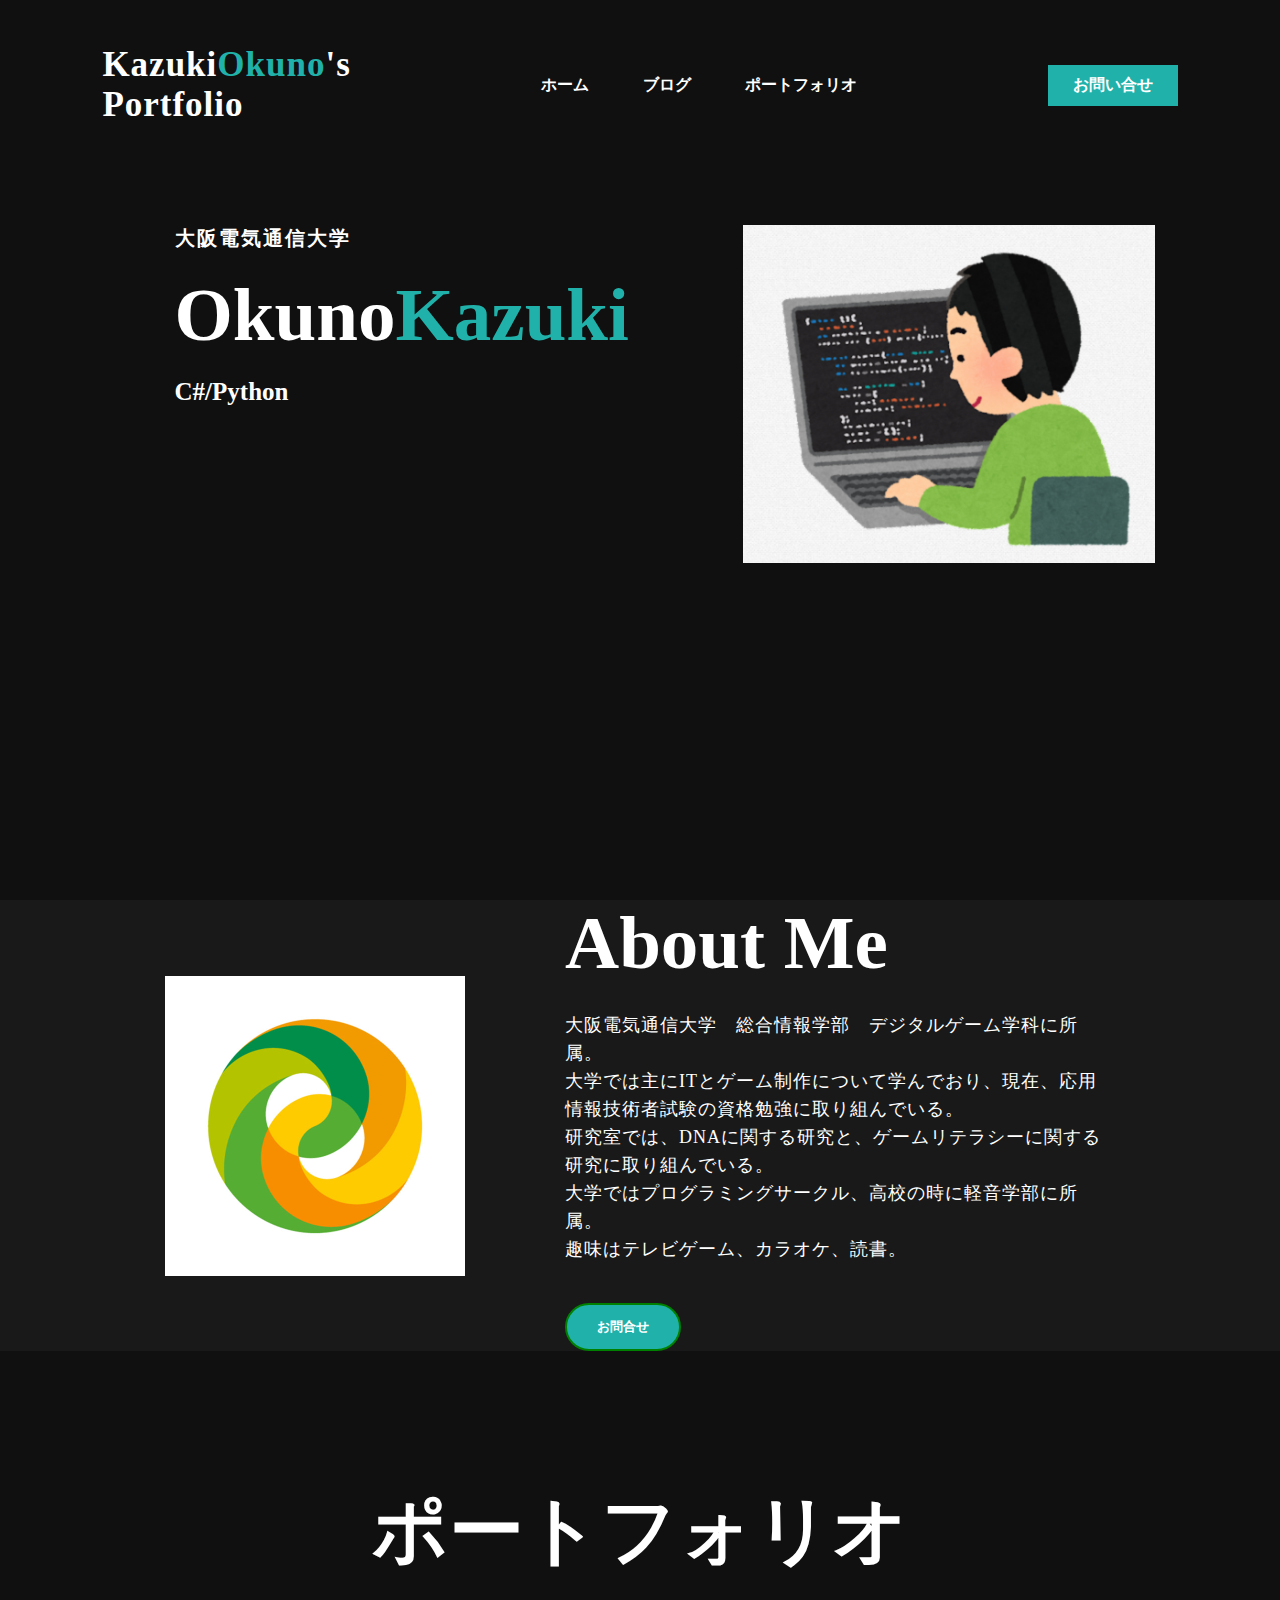
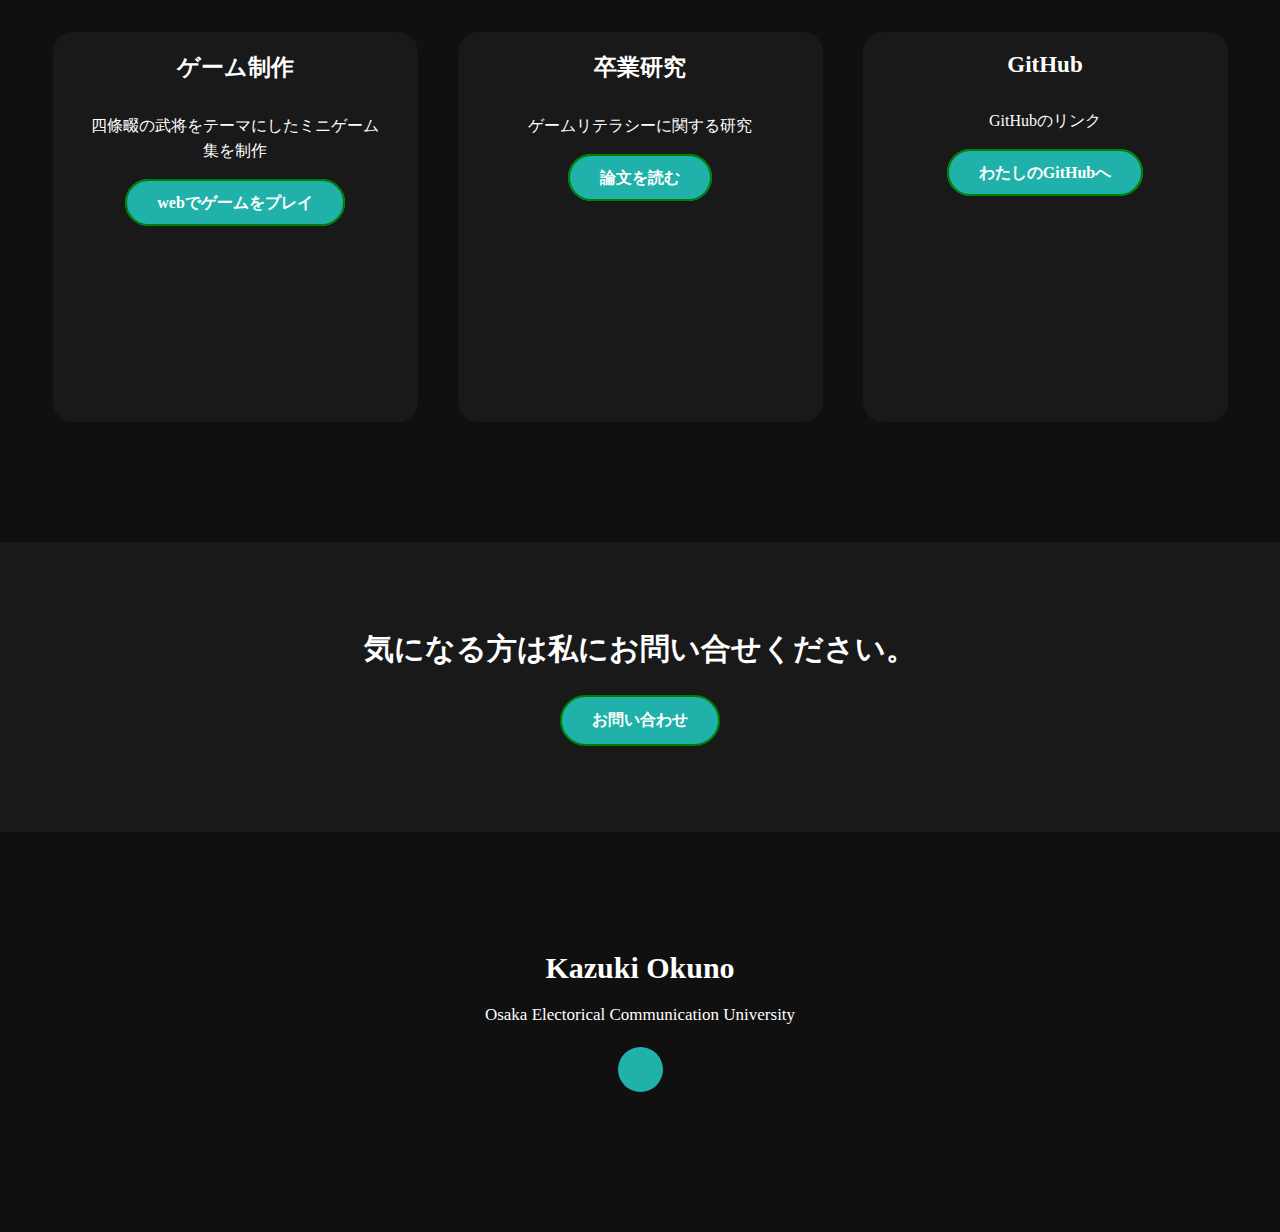
==== portfolio_website/index.html @ 8fe53abc "Add files via upload" ====
<!DOCTYPE html>
<html lang="ja">
<head>
    <meta charset="UTF-8">
    <meta http-equiv="X-UA-Compatible" content="IE=edge">
    <meta name="viewport" content="width=device-width, initial-scale=1.0">
    <link rel = "stylesheet" href = "style.css">
    <link href="https://fonts.googleapis.com/css?family=M+PLUS+Rounded+1c" rel="stylesheet">
    <link rel="stylesheet" href="https://cdnjs.cloudflare.com/ajax/libs/font-awesome/6.1.2/css/all.min.css"
        integrity="sha512-1sCRPdkRXhBV2PBLUdRb4tMg1w2YPf37qatUFeS7zlBy7jJI8Lf4VHwWfZZfpXtYSLy85pkm9GaYVYMfw5BC1A=="
        crossorigin="anonymous" referrerpolicy="no-referrer" />
    <title>個人用ポートフォリオ</title>
</head>
<body>
    <!--Hero section-->
    <div class = "hero">
        <nav>
            <h2 class = "Logo">Kazuki<span>Okuno</span>'s<br>Portfolio</h2>
            <ul>
                <li><a href = "#">ホーム</a></li>
                <li><a href="https://nextjs-blog-4p4m9tqmi-okunoo.vercel.app/">ブログ</a></li>
                <li><a href="index.html#portfolio">ポートフォリオ</a></li>
            </ul>
            <a href = "#" class = "btn">お問い合せ</a>
        </nav>

       <div class = "content">
        <div class="body">
            <div class="portfolioInfo">
                <h4>大阪電気通信大学</h4>
                <h1>Okuno<span>Kazuki</span></h1>
                <h3>C#/Python</h3>
                <div class = "newsletter">
                </div>
            </div>
            <img src = "./img/programmer.png" alt = ""/>
        </div>
       </div>
    </div>

    <!--About me section-->

    <section class ="about">
        <div class = "main">
            <img src = "img/oecu.jpg" alt = ""/>
            <div class = "about-text">
                <h2>About Me</h2>
                <h5></h5>
                <p>
                大阪電気通信大学　総合情報学部　デジタルゲーム学科に所属。<br>
                大学では主にITとゲーム制作について学んでおり、現在、応用情報技術者試験の資格勉強に取り組んでいる。<br>
                研究室では、DNAに関する研究と、ゲームリテラシーに関する研究に取り組んでいる。<br>
                大学ではプログラミングサークル、高校の時に軽音学部に所属。<br>
                趣味はテレビゲーム、カラオケ、読書。
                </p>

                <button class = "button">お問合せ</button>
            </div>
        </div>
    </section>

    <!--portfolio section-->
    <div class = "portfolio">
        <div class="title">
            <h2 id = "portfolio"> ポートフォリオ</h2>
        </div>

        <div class="box">
            <div class="card">
                <i class="fa-solid fa-gamepad"></i>
                <h5>ゲーム制作</h5>
                <div class="paragraph">
                    <p>四條畷の武将をテーマにしたミニゲーム集を制作 </p>
                </div>
                <p style = "text-align: center">
                    <a href = "https://unityroom.com/games/masatura_minigame_complated" class = "button">webでゲームをプレイ</a>
                </p>
            </div>

            <div class="card">
                <i class="fa-solid fa-book"></i>
                <h5>卒業研究</h5>
                <div class="paragraph">
                    <p>ゲームリテラシーに関する研究 </p>
                </div>
                <p style="text-align: center">
                    <a href="#" class="button">論文を読む</a>
                </p>
            </div>

            <div class="card">
                <i class="fa-brands fa-github"></i>
                <h5>GitHub</h5>
                <div class="paragraph">
                    <p>GitHubのリンク</p>
                </div>
                <p style="text-align: center">
                    <a href="https://github.com/okunoo" class="button">わたしのGitHubへ</a>
                </p>
            </div>
        </div>
    </div>

    <!--contact section-->
    <div class="contact">
        <p>気になる方は私にお問い合せください。</p>
        <a href="#" class ="contact-button">お問い合わせ</a>
    </div>

    <!--footer section-->

    <footer>
        <p>Kazuki Okuno</p>
        <p>Osaka Electorical Communication University</p>
        <div class="social">
            <a href="https://twitter.com/onati_man"><i class="fab fa-twitter"></i></a>
        </div>
    </footer>
</body>
</html>
---- portfolio_website/style.css ----
* {
    margin: 0;
    padding: 0;
    box-sizing: border-box;
    font-family: M PLUS Rounded 1c;
}

.hero{
    height: 100vh;
    width: 100%;
    background-color: #101010;
}

nav{
    display: flex;
    align-items: center;
    justify-content: space-between;
    padding: 45px 8% 0 8%;
}

.Logo{
    color:white;
    font-size: 35px;
    letter-spacing: 1px;
    cursor: pointer;
}
span{
    color:lightseagreen;
}

nav ul li{
    display: inline-block;
    padding:10px 25px;
    font-weight: bold;
}

nav ul li a{
    color:white;
    text-decoration: none;
    transition:all 0.4s;
}

nav ul li a:hover{
    color:lightseagreen;
}

.btn{
    background-color: lightseagreen;
    color: white;
    padding: 10px 25px;
    text-decoration: none;
    font-weight: bold;
    transition: all 0.4s;
}

.btn:hover{
    transform: scale(1.2);
    border-radius:20px;
}

.content{
    padding-top: 100px;
}

.content .body{
    display:flex;
    justify-content: space-evenly;
    padding-right: 50px;
    padding-left: 100px;
}

.content .body img{
    padding-left: 40px;
    width:40%;

}

h1{
    color:white;
    margin: 20px 0 20px;
    font-size: 75px;
}

h3{
    color:white;
    font-size: 25px;
    margin-bottom:50px;
}

h4{
    color:white;
    letter-spacing: 2px;
    font-size: 20px;
}

.newsletter form{
    width:380px;
    position: relative;
}

.newsletter form input:first-child{
    width :100%;
    padding: 15px 130px 15px 15px;
    outline: none;
    border: 2px solid lightseagreen;
    border-radius: 30px;
}

.newsletter form input:last-child{
    position: absolute;
    border:none;
    top:5px;
    right: 6px;
    padding: 10px 30px;
    background-color: lightseagreen;
    border-radius: 30px;
    color:white;
    cursor:pointer;
    box-shadow: 1px 1px 10px black;
}

.about{
    width: 100%;
    padding: 100px,0;
    background-color: #191919;
}

.about img{
    width: 300px;
}
.about-text{
    width:550px;
}

.main{
    width :1050px;
    display: flex;
    margin: 0 auto;
    align-items: center;
    justify-content: space-around;
}

.about-text h2{
    color:white;
    font-size: 75px;
    margin-bottom: 20px;
}

.about-text h5{
    color:white;
    letter-spacing: 1px;
    font-size: 22px;
    margin-bottom: 25px;
}

.about-text p {
    color:white;
    letter-spacing: 1px;
    line-height: 28px;
    margin-bottom: 40px;
    font-size: 18px;
}

.button{
    background-color: lightseagreen;
    padding: 13px 30px;
    color:white;
    font-weight: bold;
    border-radius: 30px;
    border: 2px solid green;
    transition: all 0.3s;
}


.button:hover{
    background-color: transparent;
    cursor: pointer;
}

.portfolio{
    background-color: #101010;
    width: 100%;
    padding: 100px 0;
}

.title h2{
    color:white;
    font-size: 75px;
    margin: 30px auto;
    text-align: center;
}

.box{
    display: flex;
    align-items: center;
    justify-content: center;
    min-height: 400px;
}

.card{
    height: 390px;
    width:365px;
    background-color: #191919;
    padding: 20px 35px;
    margin: 20px;
    border-radius: 20px;
    overflow: hidden;
    text-align: center;
}

.card i{
    color: lightseagreen;
    font-size: 50px;
    margin: 25px 0;
}

h5{
    color:white;
    font-size: 23px;
    margin-bottom: 30px;
}

.paragraph p {
    color:white;
    font-size: 16px;
    line-height: 25px;
    margin-bottom: 30px;
}

.card .button {
    background-color: lightseagreen;
    text-decoration: none;
    padding: 13px 30px;
    color: white;
    font-weight: bold;
    border-radius: 30px;
    border: 2px solid green;
    transition: all 0.3s;
}


.card .button:hover {
    background-color: transparent;
    cursor: pointer;
}

.contact{
    width: 100%;
    height: 290px;
    display: flex;
    flex-direction: column;
    justify-content: center;
    align-items: center;
    background-color: #191919;
}

.contact p{
    color:white;
    font-size: 30px;
    font-weight: bold;
    margin-bottom: 25px;
}

.contact .contact-button{
        background-color: lightseagreen;
        text-decoration: none;
        padding: 13px 30px;
        color: white;
        font-weight: bold;
        border-radius: 30px;
        border: 2px solid green;
        transition: all 0.3s;
}

.contact .contact-button:hover {
    background-color: transparent;
    cursor: pointer;
}

footer{
    width:100%;
    height: 400px;
    background-color: #101010;
    display: flex;
    flex-direction: column;
    justify-content: center;
    align-items: center;
}

footer p:nth-child(1){
    font-size: 30px;
    color:white;
    margin-bottom: 20px;
    font-weight: bold;
}

footer p:nth-child(2){
    color:white;
    font-size: 17px;
    width:500px;
    text-align: center;
}

.social{
    display: flex;
}

.social a{
    width: 45px;
    height:45px;
    border-radius: 50%;
    background-color: lightseagreen;
    font-size:20px;
    display: flex;
    align-items: center;
    justify-content: center;
    text-decoration: none;
    margin: 22px 10px;
    color:white;
    transition: all 0.3s;
}

.social a:hover {
    transform: scale(1.3);
}


.end{
    color:white;
    margin-top: 100px;
    font-size: 16px;
}
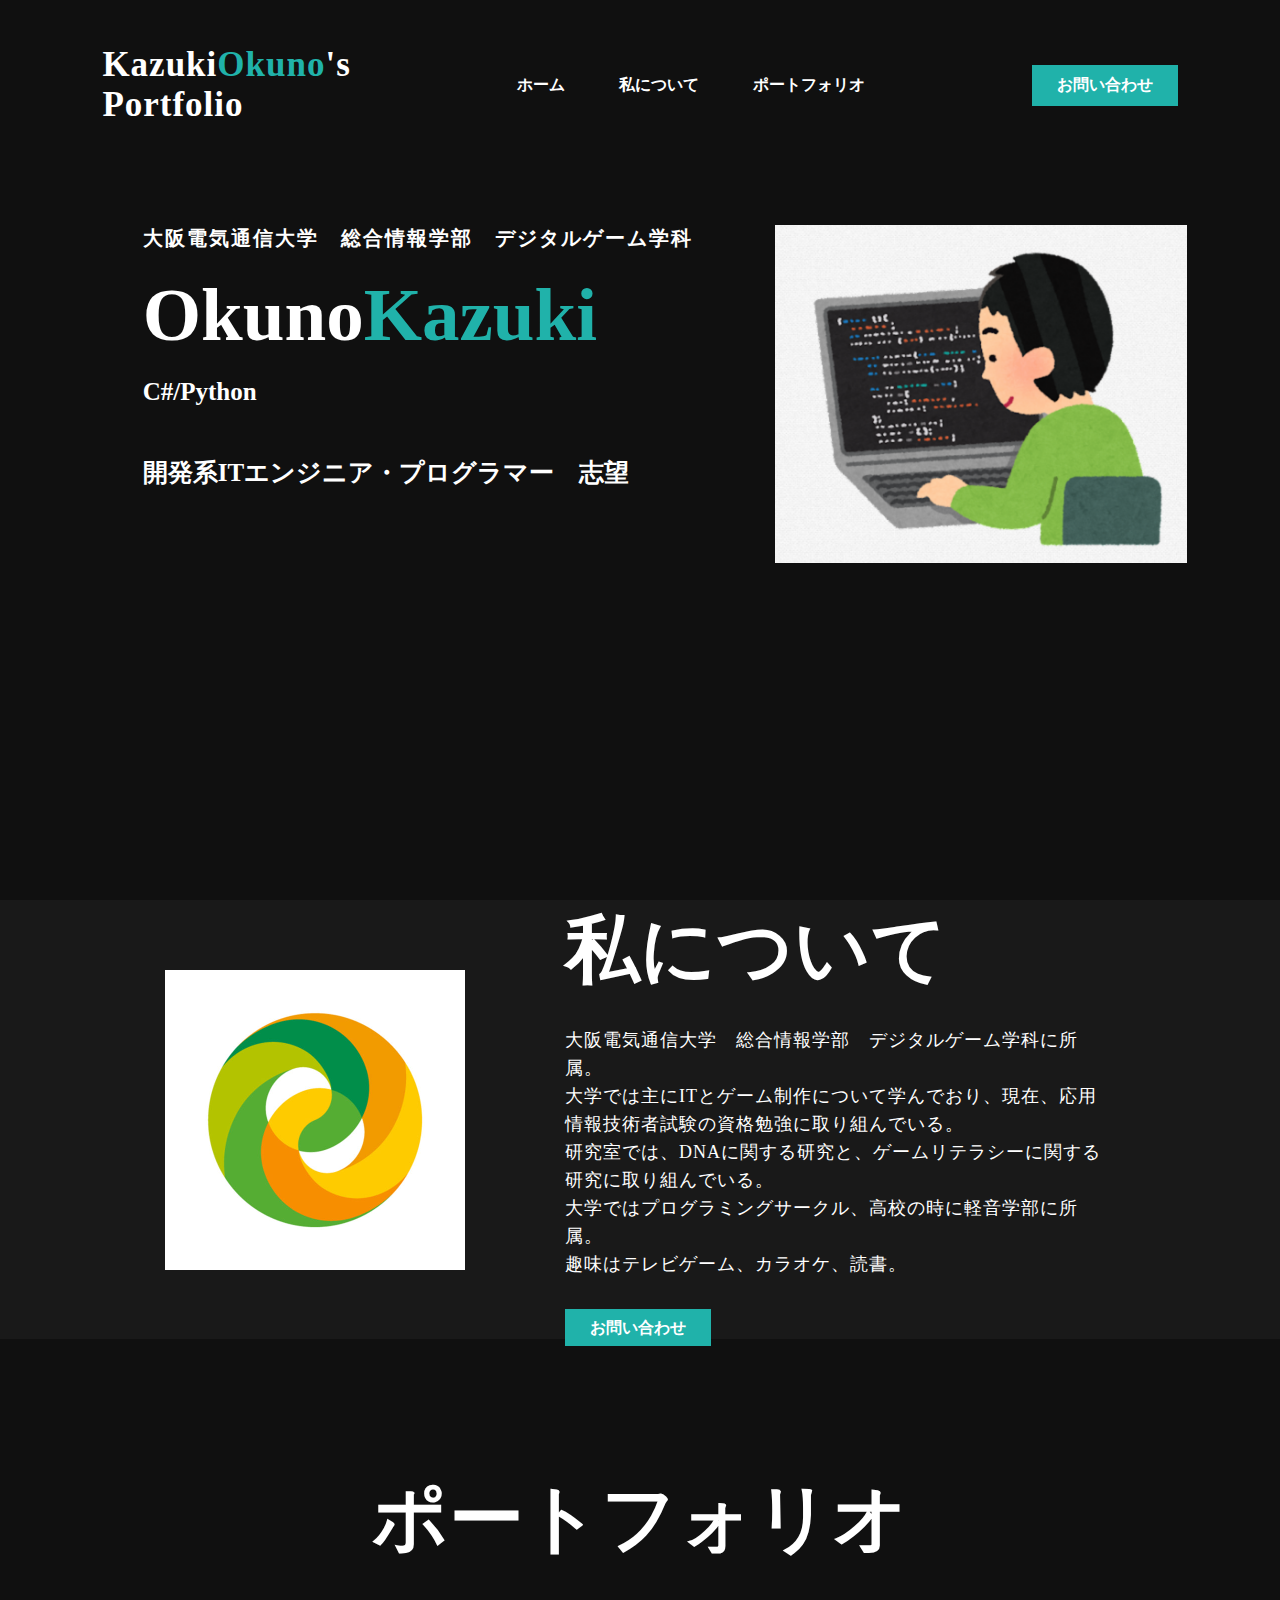
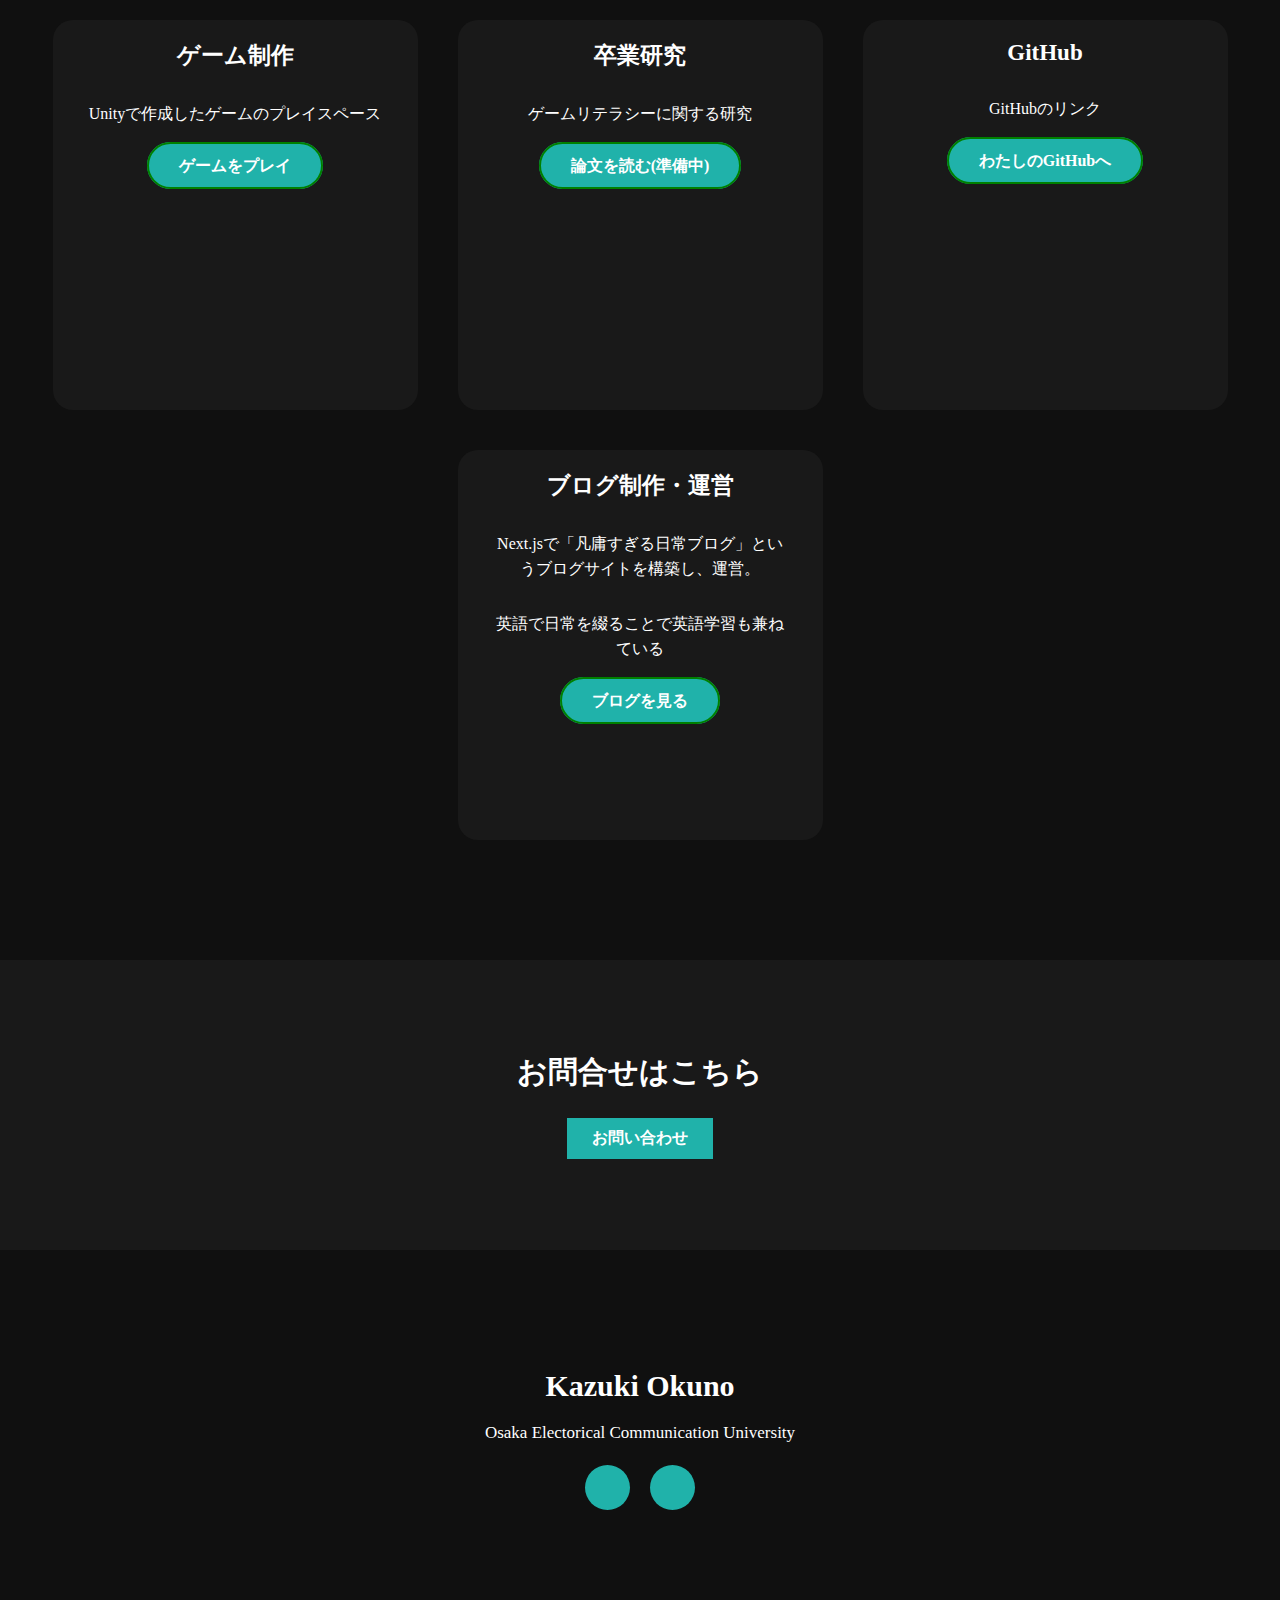
==== commit 4e9d43de: "Add files via upload" ====
--- a/portfolio_website/index.html
+++ b/portfolio_website/index.html
@@ -18,18 +18,20 @@
             <h2 class = "Logo">Kazuki<span>Okuno</span>'s<br>Portfolio</h2>
             <ul>
                 <li><a href = "#">ホーム</a></li>
-                <li><a href="https://nextjs-blog-4p4m9tqmi-okunoo.vercel.app/">ブログ</a></li>
+                <li><a href="index.html#about-text">私について</a></li>
                 <li><a href="index.html#portfolio">ポートフォリオ</a></li>
             </ul>
-            <a href = "#" class = "btn">お問い合せ</a>
+            <a href = "contact.html" class = "btn">お問い合わせ</a>
         </nav>
 
        <div class = "content">
         <div class="body">
             <div class="portfolioInfo">
-                <h4>大阪電気通信大学</h4>
+                <h4>大阪電気通信大学　総合情報学部　デジタルゲーム学科</h4>
                 <h1>Okuno<span>Kazuki</span></h1>
                 <h3>C#/Python</h3>
+                <h3>開発系ITエンジニア・プログラマー　志望</h3>
+
                 <div class = "newsletter">
                 </div>
             </div>
@@ -44,7 +46,7 @@
         <div class = "main">
             <img src = "img/oecu.jpg" alt = ""/>
             <div class = "about-text">
-                <h2>About Me</h2>
+                <h2 id = "about-text">私について</h2>
                 <h5></h5>
                 <p>
                 大阪電気通信大学　総合情報学部　デジタルゲーム学科に所属。<br>
@@ -53,8 +55,7 @@
                 大学ではプログラミングサークル、高校の時に軽音学部に所属。<br>
                 趣味はテレビゲーム、カラオケ、読書。
                 </p>
-
-                <button class = "button">お問合せ</button>
+                <a href="contact.html" class="btn">お問い合わせ</a>
             </div>
         </div>
     </section>
@@ -70,10 +71,10 @@
                 <i class="fa-solid fa-gamepad"></i>
                 <h5>ゲーム制作</h5>
                 <div class="paragraph">
-                    <p>四條畷の武将をテーマにしたミニゲーム集を制作 </p>
+                    <p>Unityで作成したゲームのプレイスペース</p>
                 </div>
                 <p style = "text-align: center">
-                    <a href = "https://unityroom.com/games/masatura_minigame_complated" class = "button">webでゲームをプレイ</a>
+                    <a href = "https://unityroom.com/users/dk6yb09a5xjrpn1w4lzv" class = "button">ゲームをプレイ</a>
                 </p>
             </div>
 
@@ -84,7 +85,7 @@
                     <p>ゲームリテラシーに関する研究 </p>
                 </div>
                 <p style="text-align: center">
-                    <a href="#" class="button">論文を読む</a>
+                    <a href="#" class="button">論文を読む(準備中)</a>
                 </p>
             </div>
 
@@ -99,12 +100,29 @@
                 </p>
             </div>
         </div>
+
+        <div class="box">
+            <div class="card">
+                <i class="fa-solid fa-pen"></i>
+                <h5>ブログ制作・運営</h5>
+                <div class="paragraph">
+                    <p>Next.jsで「凡庸すぎる日常ブログ」というブログサイトを構築し、運営。</p>
+                    <p>英語で日常を綴ることで英語学習も兼ねている</p>
+                </div>
+                <p style="text-align: center">
+                    <a href="https://nextjs-blog-gamma-puce-92.vercel.app/" class="button">ブログを見る</a>
+                </p>
+            </div>
+        
+        </div>
+
+
     </div>
 
     <!--contact section-->
     <div class="contact">
-        <p>気になる方は私にお問い合せください。</p>
-        <a href="#" class ="contact-button">お問い合わせ</a>
+        <p>お問合せはこちら</p>
+        <a href="contact.html" class="btn">お問い合わせ</a>
     </div>
 
     <!--footer section-->
@@ -114,6 +132,7 @@
         <p>Osaka Electorical Communication University</p>
         <div class="social">
             <a href="https://twitter.com/onati_man"><i class="fab fa-twitter"></i></a>
+            <a href="https://www.youtube.com/channel/UCljmPlFuftp1G41ae9WK80w"><i class="fab fa-youtube"></i></a>
         </div>
     </footer>
 </body>
